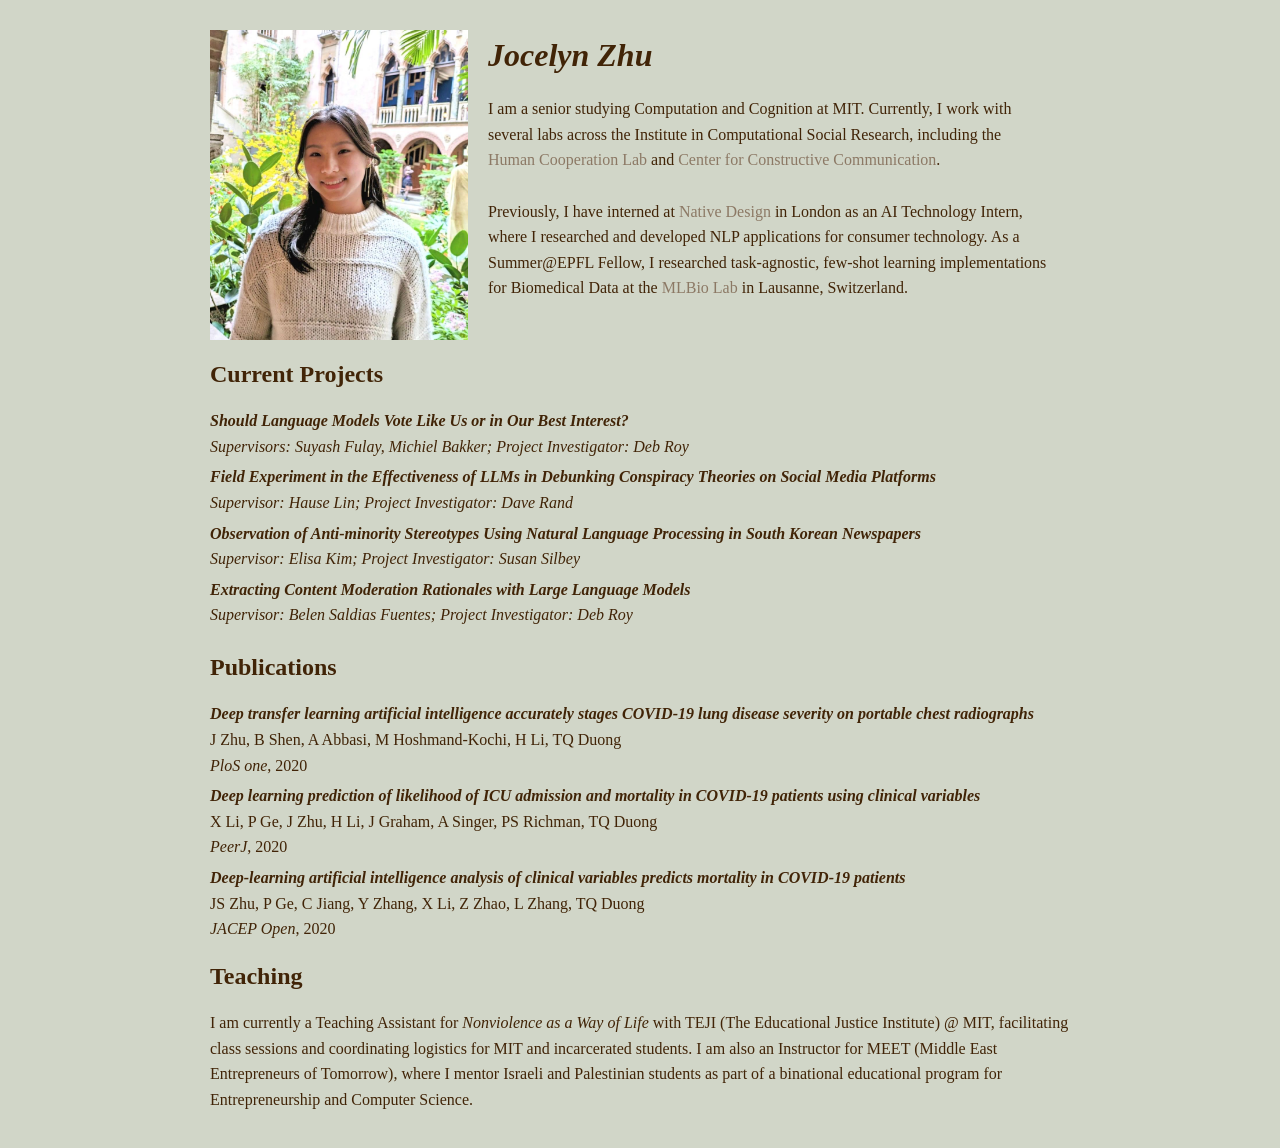
==== index.html @ 8cb6200c "Update 5/20" ====
<!DOCTYPE html>
<html lang="en">

<head>
    <meta charset="UTF-8">
    <meta name="viewport" content="width=device-width, initial-scale=1.0">
    <style>
        * {
            box-sizing: border-box;
            margin: 0;
            padding: 0;
        }

        body {
            font-family: "Times New Roman", Times, serif;
            line-height: 1.6;
            background-color: #d1d6c8;
            color: #412407;
            margin: 0;
            padding: 0;
        }

        a{
            color: #8c7965;
            text-decoration: none;
        }

        strong{
            font-style:oblique
        }

        article {
            display: flex;
            max-width: 900px;
            margin: 30px auto;
            padding: 0 20px;
            gap: 5px;
            flex-direction: column;
        }

        h1{
            margin-bottom: 15px;
            font-weight: 600;
            font-size: xx-large;
            font-style:oblique;
        }
        h2 {
            margin: 10px 0;
            font-weight: 600;
        }
    </style>
</head>

<body>
    <article>
        <div style="display: flex;">
            <img style="width:30%" src="Jocelyn.jpeg" alt="Jocelyn Zhu">
            <div style="padding: 0 20px 0 20px;">
                <h1>
                    Jocelyn Zhu
                </h1>
                <p>I am a senior studying Computation and Cognition at MIT. Currently, I work with several labs across the Institute in Computational Social Research, including the <a href="https://davidrand-cooperation.com/lab">Human Cooperation Lab</a> and <a href="https://www.ccc.mit.edu/">Center for Constructive Communication</a>. <br>
                    <br>Previously, I have interned at <a href="https://native.com/">Native Design</a> in London as an AI Technology Intern, where I researched and developed NLP applications for consumer technology. As a Summer@EPFL Fellow, I researched task-agnostic, few-shot learning implementations for Biomedical Data at the <a href="https://brbiclab.epfl.ch/">MLBio Lab</a> in Lausanne, Switzerland. 
                </p>
            </div>
        </div>
            <h2>Current Projects</h2>
                <p>
                    <strong>Should Language Models Vote Like Us or in Our Best Interest?</strong><br>
                    <i>Supervisors: Suyash Fulay, Michiel Bakker; Project Investigator: Deb Roy</i>
                </p>
                <p>
                    <strong>Field Experiment in the Effectiveness of LLMs in Debunking Conspiracy Theories on Social Media Platforms
                    </strong><br>
                    <i>Supervisor: Hause Lin; Project Investigator: Dave Rand</i>
                </p>
                <p>
                    <strong>Observation of Anti-minority Stereotypes Using Natural Language Processing in South Korean Newspapers</strong><br>
                    <i>Supervisor: Elisa Kim; Project Investigator: Susan Silbey</i>
                </p>
                <p>
                    <strong>Extracting Content Moderation Rationales with Large Language Models</strong><br>
                    <i>Supervisor: Belen Saldias Fuentes; Project Investigator: Deb Roy</i>
                </p>
        <div>
        </div>
            <h2>Publications</h2>
                <p><strong>Deep transfer learning artificial intelligence accurately stages COVID-19 lung disease severity on portable chest radiographs</strong><br>
                    J Zhu, B Shen, A Abbasi, M Hoshmand-Kochi, H Li, TQ Duong<br>
                    <i>PloS one</i>, 2020
                </p>
                
                <p><strong>Deep learning prediction of likelihood of ICU admission and mortality in COVID-19 patients using clinical variables</strong><br>
                X Li, P Ge, J Zhu, H Li, J Graham, A Singer, PS Richman, TQ Duong<br>
                <i>PeerJ</i>, 2020
                </p>
                
                <p><strong>Deep‐learning artificial intelligence analysis of clinical variables predicts mortality in COVID‐19 patients</strong><br>
                JS Zhu, P Ge, C Jiang, Y Zhang, X Li, Z Zhao, L Zhang, TQ Duong<br>
                <i>JACEP Open</i>, 2020
                </p>
            
            <h2>Teaching</h2>
            <p>I am currently a Teaching Assistant for <i>Nonviolence as a Way of Life</i> with TEJI (The Educational Justice Institute) @ MIT, facilitating class sessions and coordinating logistics for MIT and incarcerated students. I am also an Instructor for MEET (Middle East Entrepreneurs of Tomorrow), where I mentor Israeli and Palestinian students as part of a binational educational program for Entrepreneurship and Computer Science.</p>
    <div>   

        </div>
    </article>



</body>

</html>
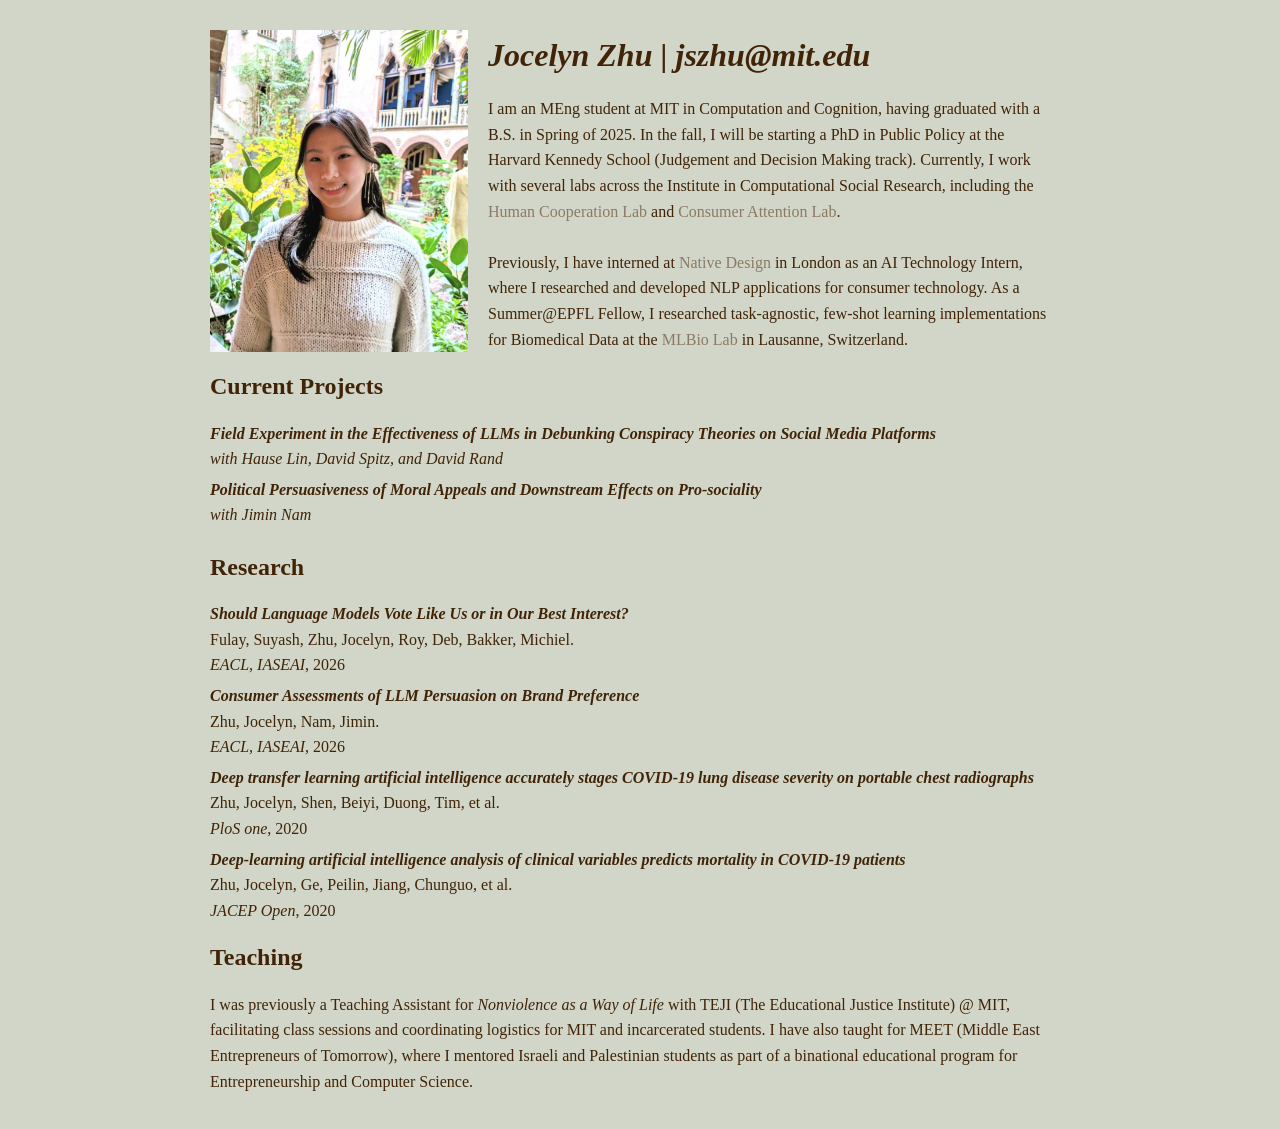
==== commit a2a28aad: "update 5/5/26" ====
--- a/index.html
+++ b/index.html
@@ -57,51 +57,45 @@
             <img style="width:30%" src="Jocelyn.jpeg" alt="Jocelyn Zhu">
             <div style="padding: 0 20px 0 20px;">
                 <h1>
-                    Jocelyn Zhu
+                    Jocelyn Zhu | jszhu@mit.edu
                 </h1>
-                <p>I am a senior studying Computation and Cognition at MIT. Currently, I work with several labs across the Institute in Computational Social Research, including the <a href="https://davidrand-cooperation.com/lab">Human Cooperation Lab</a> and <a href="https://www.ccc.mit.edu/">Center for Constructive Communication</a>. <br>
+                <p>I am an MEng student at MIT in Computation and Cognition, having graduated with a B.S. in Spring of 2025. In the fall, I will be starting a PhD in Public Policy at the Harvard Kennedy School (Judgement and Decision Making track). Currently, I work with several labs across the Institute in Computational Social Research, including the <a href="https://davidrand-cooperation.com/lab">Human Cooperation Lab</a> and <a href="https://mitsloan.mit.edu/faculty/directory/jimin-nam">Consumer Attention Lab</a>. <br>
                     <br>Previously, I have interned at <a href="https://native.com/">Native Design</a> in London as an AI Technology Intern, where I researched and developed NLP applications for consumer technology. As a Summer@EPFL Fellow, I researched task-agnostic, few-shot learning implementations for Biomedical Data at the <a href="https://brbiclab.epfl.ch/">MLBio Lab</a> in Lausanne, Switzerland. 
                 </p>
             </div>
         </div>
             <h2>Current Projects</h2>
                 <p>
-                    <strong>Should Language Models Vote Like Us or in Our Best Interest?</strong><br>
-                    <i>Supervisors: Suyash Fulay, Michiel Bakker; Project Investigator: Deb Roy</i>
+                    <strong>Field Experiment in the Effectiveness of LLMs in Debunking Conspiracy Theories on Social Media Platforms
+                    </strong><br>
+                    <i>with Hause Lin, David Spitz, and David Rand</i>
                 </p>
                 <p>
-                    <strong>Field Experiment in the Effectiveness of LLMs in Debunking Conspiracy Theories on Social Media Platforms
-                    </strong><br>
-                    <i>Supervisor: Hause Lin; Project Investigator: Dave Rand</i>
-                </p>
-                <p>
-                    <strong>Observation of Anti-minority Stereotypes Using Natural Language Processing in South Korean Newspapers</strong><br>
-                    <i>Supervisor: Elisa Kim; Project Investigator: Susan Silbey</i>
-                </p>
-                <p>
-                    <strong>Extracting Content Moderation Rationales with Large Language Models</strong><br>
-                    <i>Supervisor: Belen Saldias Fuentes; Project Investigator: Deb Roy</i>
+                    <strong>Political Persuasiveness of Moral Appeals and Downstream Effects on Pro-sociality</strong><br>
+                    <i>with Jimin Nam</i>
                 </p>
         <div>
         </div>
-            <h2>Publications</h2>
+            <h2>Research</h2>
+                <p><strong>Should Language Models Vote Like Us or in Our Best Interest?</strong><br>
+                    Fulay, Suyash, Zhu, Jocelyn, Roy, Deb, Bakker, Michiel.<br>
+                    <i>EACL, IASEAI</i>, 2026
+                </p>
+                <p><strong> Consumer Assessments of LLM Persuasion on Brand Preference</strong><br>
+                    Zhu, Jocelyn, Nam, Jimin.<br>
+                    <i>EACL, IASEAI</i>, 2026
+                </p>
                 <p><strong>Deep transfer learning artificial intelligence accurately stages COVID-19 lung disease severity on portable chest radiographs</strong><br>
-                    J Zhu, B Shen, A Abbasi, M Hoshmand-Kochi, H Li, TQ Duong<br>
+                    Zhu, Jocelyn, Shen, Beiyi, Duong, Tim, et al.<br>
                     <i>PloS one</i>, 2020
                 </p>
-                
-                <p><strong>Deep learning prediction of likelihood of ICU admission and mortality in COVID-19 patients using clinical variables</strong><br>
-                X Li, P Ge, J Zhu, H Li, J Graham, A Singer, PS Richman, TQ Duong<br>
-                <i>PeerJ</i>, 2020
-                </p>
-                
                 <p><strong>Deep‐learning artificial intelligence analysis of clinical variables predicts mortality in COVID‐19 patients</strong><br>
-                JS Zhu, P Ge, C Jiang, Y Zhang, X Li, Z Zhao, L Zhang, TQ Duong<br>
+                Zhu, Jocelyn, Ge, Peilin, Jiang, Chunguo, et al.<br>
                 <i>JACEP Open</i>, 2020
                 </p>
             
             <h2>Teaching</h2>
-            <p>I am currently a Teaching Assistant for <i>Nonviolence as a Way of Life</i> with TEJI (The Educational Justice Institute) @ MIT, facilitating class sessions and coordinating logistics for MIT and incarcerated students. I am also an Instructor for MEET (Middle East Entrepreneurs of Tomorrow), where I mentor Israeli and Palestinian students as part of a binational educational program for Entrepreneurship and Computer Science.</p>
+            <p>I was previously a Teaching Assistant for <i>Nonviolence as a Way of Life</i> with TEJI (The Educational Justice Institute) @ MIT, facilitating class sessions and coordinating logistics for MIT and incarcerated students. I have also taught for MEET (Middle East Entrepreneurs of Tomorrow), where I mentored Israeli and Palestinian students as part of a binational educational program for Entrepreneurship and Computer Science.</p>
     <div>   
 
         </div>
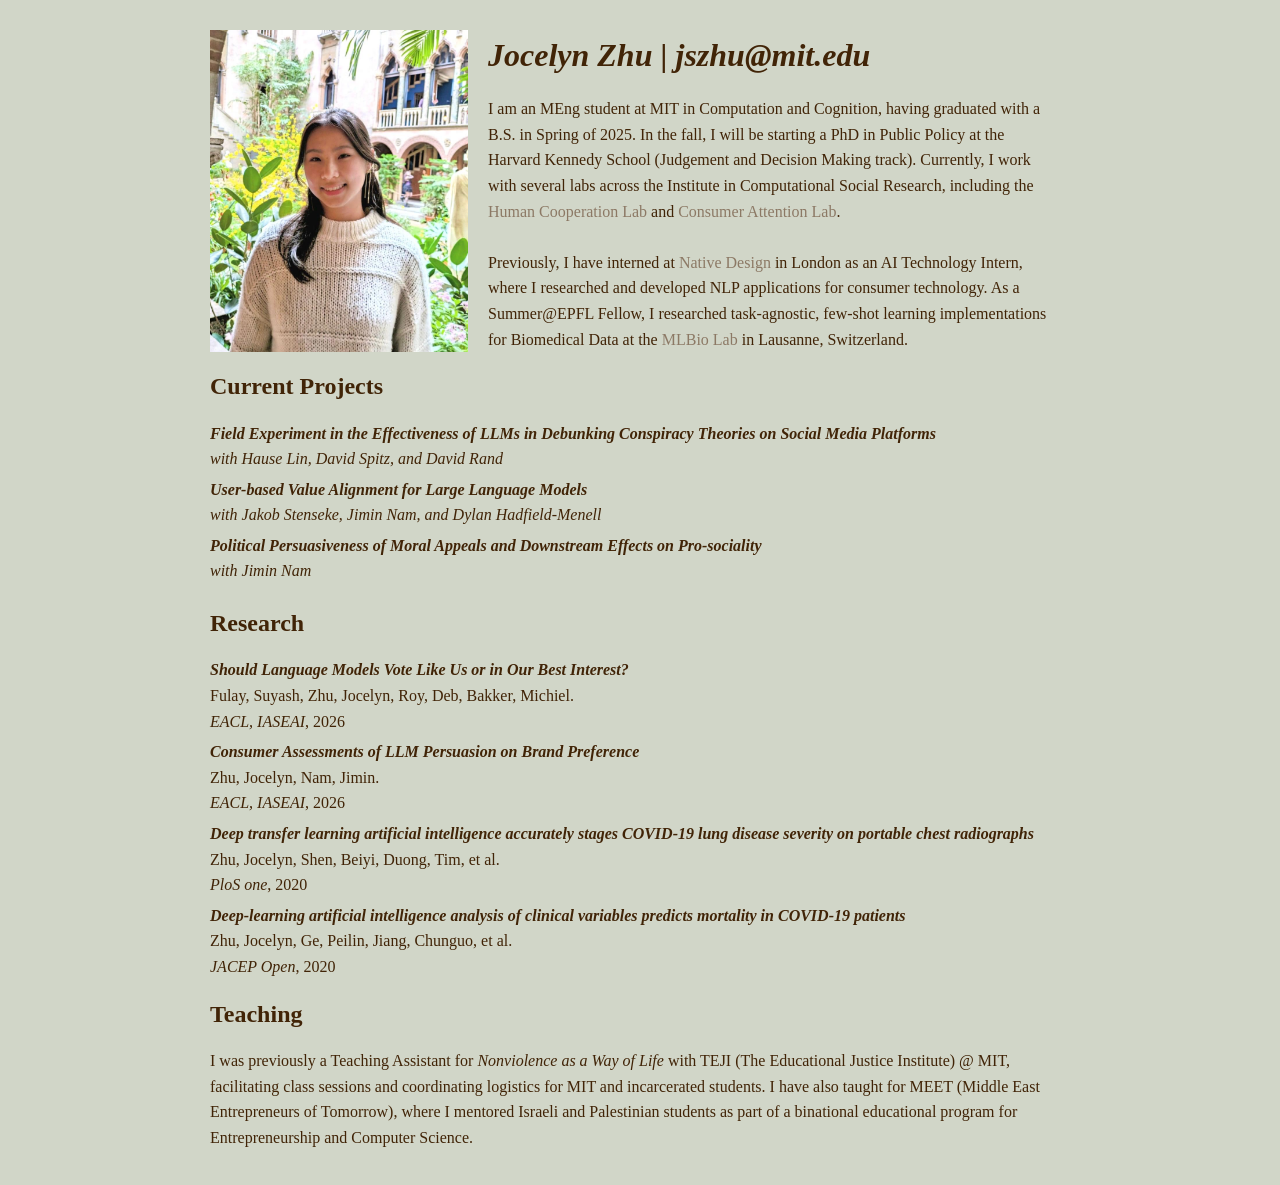
==== commit 8b3cda8a: "update pt 2 5/5/26" ====
--- a/index.html
+++ b/index.html
@@ -71,6 +71,11 @@
                     <i>with Hause Lin, David Spitz, and David Rand</i>
                 </p>
                 <p>
+                    <strong>User-based Value Alignment for Large Language Models
+                    </strong><br>
+                    <i>with Jakob Stenseke, Jimin Nam, and Dylan Hadfield-Menell</i>
+                </p>
+                <p>
                     <strong>Political Persuasiveness of Moral Appeals and Downstream Effects on Pro-sociality</strong><br>
                     <i>with Jimin Nam</i>
                 </p>
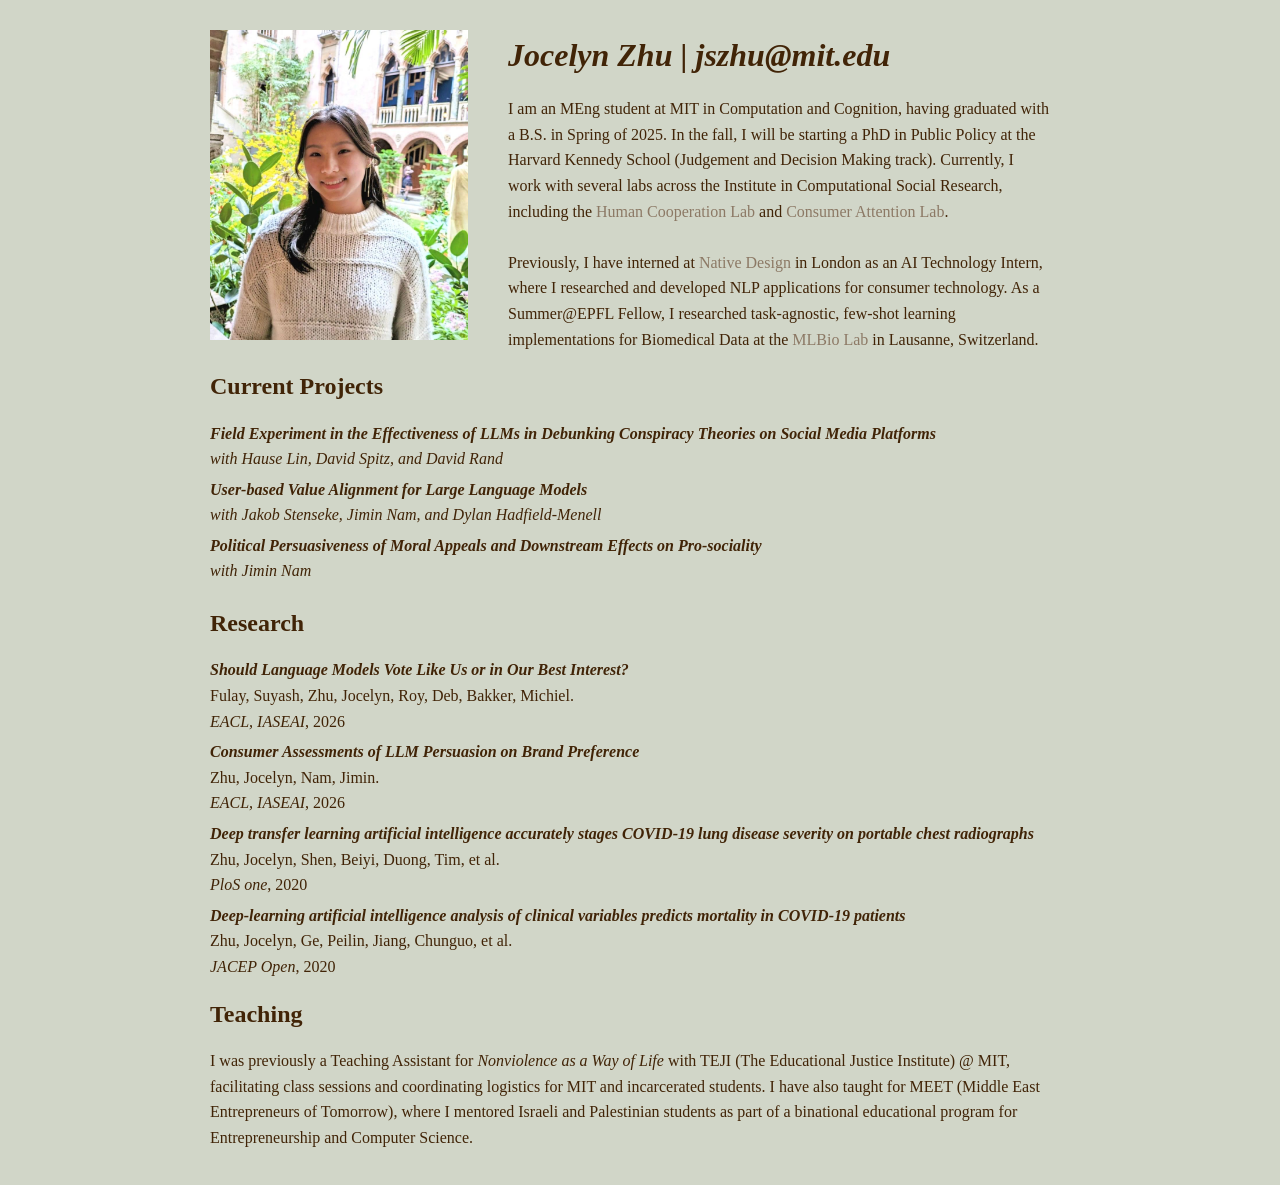
==== commit 5ce19368: "no more long jocelyn" ====
--- a/index.html
+++ b/index.html
@@ -48,14 +48,55 @@
             margin: 10px 0;
             font-weight: 600;
         }
+
+        .profile-container {
+            display: flex;
+            gap: 20px;
+        }
+
+        .profile-image {
+            width: 30%;
+            height: fit-content;
+        }
+
+        .profile-text {
+            padding: 0 20px;
+            flex: 1;
+        }
+
+        @media (max-width: 768px) {
+            .profile-container {
+                flex-direction: column;
+                align-items: center;
+            }
+
+            .profile-image {
+                width: 70%;
+                max-width: 300px;
+            }
+
+            .profile-text {
+                padding: 20px 0 0 0;
+            }
+
+            h1 {
+                font-size: x-large;
+                text-align: center;
+            }
+
+            article {
+                padding: 0 15px;
+                margin: 20px auto;
+            }
+        }
     </style>
 </head>
 
 <body>
     <article>
-        <div style="display: flex;">
-            <img style="width:30%" src="Jocelyn.jpeg" alt="Jocelyn Zhu">
-            <div style="padding: 0 20px 0 20px;">
+        <div class="profile-container">
+            <img class="profile-image" src="Jocelyn.jpeg" alt="Jocelyn Zhu">
+            <div class="profile-text">
                 <h1>
                     Jocelyn Zhu | jszhu@mit.edu
                 </h1>
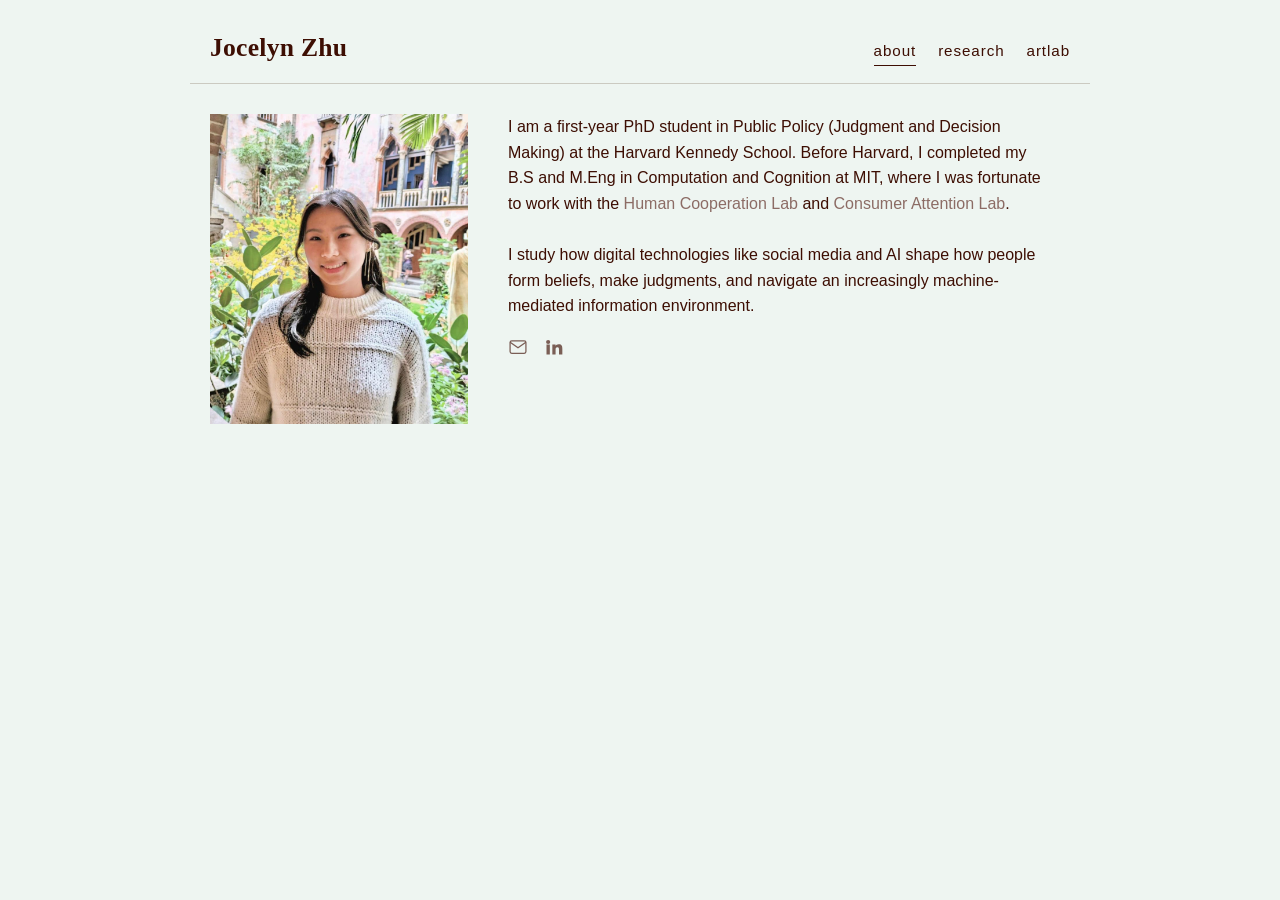
==== commit c65b60de: "update" ====
--- a/index.html
+++ b/index.html
@@ -4,150 +4,48 @@
 <head>
     <meta charset="UTF-8">
     <meta name="viewport" content="width=device-width, initial-scale=1.0">
-    <style>
-        * {
-            box-sizing: border-box;
-            margin: 0;
-            padding: 0;
-        }
-
-        body {
-            font-family: "Times New Roman", Times, serif;
-            line-height: 1.6;
-            background-color: #d1d6c8;
-            color: #412407;
-            margin: 0;
-            padding: 0;
-        }
-
-        a{
-            color: #8c7965;
-            text-decoration: none;
-        }
-
-        strong{
-            font-style:oblique
-        }
-
-        article {
-            display: flex;
-            max-width: 900px;
-            margin: 30px auto;
-            padding: 0 20px;
-            gap: 5px;
-            flex-direction: column;
-        }
-
-        h1{
-            margin-bottom: 15px;
-            font-weight: 600;
-            font-size: xx-large;
-            font-style:oblique;
-        }
-        h2 {
-            margin: 10px 0;
-            font-weight: 600;
-        }
-
-        .profile-container {
-            display: flex;
-            gap: 20px;
-        }
-
-        .profile-image {
-            width: 30%;
-            height: fit-content;
-        }
-
-        .profile-text {
-            padding: 0 20px;
-            flex: 1;
-        }
-
-        @media (max-width: 768px) {
-            .profile-container {
-                flex-direction: column;
-                align-items: center;
-            }
-
-            .profile-image {
-                width: 70%;
-                max-width: 300px;
-            }
-
-            .profile-text {
-                padding: 20px 0 0 0;
-            }
-
-            h1 {
-                font-size: x-large;
-                text-align: center;
-            }
-
-            article {
-                padding: 0 15px;
-                margin: 20px auto;
-            }
-        }
-    </style>
+    <title>Jocelyn Zhu</title>
+    <link rel="preconnect" href="https://fonts.googleapis.com">
+    <link rel="preconnect" href="https://fonts.gstatic.com" crossorigin>
+    <link href="https://fonts.googleapis.com/css2?family=Playfair+Display:wght@500;600&display=swap" rel="stylesheet">
+    <link rel="stylesheet" href="styles.css">
 </head>
 
 <body>
+    <header class="site-header">
+        <div class="site-title"><a href="index.html">Jocelyn Zhu</a></div>
+        <nav class="site-nav">
+            <a href="index.html" aria-current="page">about</a>
+            <a href="research.html">research</a>
+            <a href="artlab.html">artlab</a>
+        </nav>
+    </header>
+
     <article>
         <div class="profile-container">
             <img class="profile-image" src="Jocelyn.jpeg" alt="Jocelyn Zhu">
             <div class="profile-text">
-                <h1>
-                    Jocelyn Zhu | jszhu@mit.edu
-                </h1>
-                <p>I am an MEng student at MIT in Computation and Cognition, having graduated with a B.S. in Spring of 2025. In the fall, I will be starting a PhD in Public Policy at the Harvard Kennedy School (Judgement and Decision Making track). Currently, I work with several labs across the Institute in Computational Social Research, including the <a href="https://davidrand-cooperation.com/lab">Human Cooperation Lab</a> and <a href="https://mitsloan.mit.edu/faculty/directory/jimin-nam">Consumer Attention Lab</a>. <br>
-                    <br>Previously, I have interned at <a href="https://native.com/">Native Design</a> in London as an AI Technology Intern, where I researched and developed NLP applications for consumer technology. As a Summer@EPFL Fellow, I researched task-agnostic, few-shot learning implementations for Biomedical Data at the <a href="https://brbiclab.epfl.ch/">MLBio Lab</a> in Lausanne, Switzerland. 
+                <p>I am a first-year PhD student in Public Policy (Judgment and Decision Making) at the Harvard Kennedy School. Before Harvard, I completed my B.S and M.Eng in Computation and Cognition at MIT, where I was fortunate to work with the <a href="https://davidrand-cooperation.com/lab">Human Cooperation Lab</a> and <a href="https://mitsloan.mit.edu/faculty/directory/jimin-nam">Consumer Attention Lab</a>.
+                    <br>
+                    <br>I study how digital technologies like social media and AI shape how people form beliefs, make judgments, and navigate an increasingly machine-mediated information environment.
                 </p>
+                <div class="contact-icons">
+                    <a href="mailto:jocelynzhu@fas.harvard.edu" aria-label="Email">
+                        <svg viewBox="0 0 24 24" fill="none" stroke="currentColor" stroke-width="1.5" stroke-linecap="round" stroke-linejoin="round" aria-hidden="true">
+                            <rect x="2.5" y="4.5" width="19" height="15" rx="2"></rect>
+                            <path d="M3 6.5l9 6.5 9-6.5"></path>
+                        </svg>
+                    </a>
+                    <a href="https://www.linkedin.com/in/zhujocelyn/" aria-label="LinkedIn">
+                        <svg viewBox="0 0 24 24" fill="currentColor" aria-hidden="true">
+                            <path d="M4.98 3.5a2.5 2.5 0 1 1 0 5 2.5 2.5 0 0 1 0-5zM3 9h4v12H3V9zm7 0h3.8v1.65h.05c.53-.95 1.83-1.95 3.75-1.95 4 0 4.4 2.5 4.4 5.75V21h-4v-5.6c0-1.35-.03-3.1-1.9-3.1-1.9 0-2.2 1.48-2.2 3v5.7h-3.9V9z"></path>
+                        </svg>
+                    </a>
+                </div>
             </div>
         </div>
-            <h2>Current Projects</h2>
-                <p>
-                    <strong>Field Experiment in the Effectiveness of LLMs in Debunking Conspiracy Theories on Social Media Platforms
-                    </strong><br>
-                    <i>with Hause Lin, David Spitz, and David Rand</i>
-                </p>
-                <p>
-                    <strong>User-based Value Alignment for Large Language Models
-                    </strong><br>
-                    <i>with Jakob Stenseke, Jimin Nam, and Dylan Hadfield-Menell</i>
-                </p>
-                <p>
-                    <strong>Political Persuasiveness of Moral Appeals and Downstream Effects on Pro-sociality</strong><br>
-                    <i>with Jimin Nam</i>
-                </p>
-        <div>
-        </div>
-            <h2>Research</h2>
-                <p><strong>Should Language Models Vote Like Us or in Our Best Interest?</strong><br>
-                    Fulay, Suyash, Zhu, Jocelyn, Roy, Deb, Bakker, Michiel.<br>
-                    <i>EACL, IASEAI</i>, 2026
-                </p>
-                <p><strong> Consumer Assessments of LLM Persuasion on Brand Preference</strong><br>
-                    Zhu, Jocelyn, Nam, Jimin.<br>
-                    <i>EACL, IASEAI</i>, 2026
-                </p>
-                <p><strong>Deep transfer learning artificial intelligence accurately stages COVID-19 lung disease severity on portable chest radiographs</strong><br>
-                    Zhu, Jocelyn, Shen, Beiyi, Duong, Tim, et al.<br>
-                    <i>PloS one</i>, 2020
-                </p>
-                <p><strong>Deep‐learning artificial intelligence analysis of clinical variables predicts mortality in COVID‐19 patients</strong><br>
-                Zhu, Jocelyn, Ge, Peilin, Jiang, Chunguo, et al.<br>
-                <i>JACEP Open</i>, 2020
-                </p>
-            
-            <h2>Teaching</h2>
-            <p>I was previously a Teaching Assistant for <i>Nonviolence as a Way of Life</i> with TEJI (The Educational Justice Institute) @ MIT, facilitating class sessions and coordinating logistics for MIT and incarcerated students. I have also taught for MEET (Middle East Entrepreneurs of Tomorrow), where I mentored Israeli and Palestinian students as part of a binational educational program for Entrepreneurship and Computer Science.</p>
-    <div>   
 
-        </div>
     </article>
-
-
 
 </body>
 
--- a/styles.css
+++ b/styles.css
@@ -0,0 +1,193 @@
+/* Reset some default styles */
+* {
+    box-sizing: border-box;
+    margin: 0;
+    padding: 0;
+}
+
+:root {
+    --bg: #eef5f1;
+    --ink: #3d0e03;
+    --link: #8c6c65;
+    /* Didot on macOS, Bodoni MT on Windows/Office, Playfair Display as web fallback */
+    --display: Didot, "Didot LT STD", "Times New Roman", serif;
+    --text: "Helvetica Neue", Helvetica, Arial, sans-serif;
+}
+
+body {
+    font-family: var(--text);
+    line-height: 1.6;
+    background-color: var(--bg);
+    color: var(--ink);
+    margin: 0;
+    padding: 0;
+}
+
+a {
+    color: var(--link);
+    text-decoration: none;
+}
+
+a:hover {
+    text-decoration: underline;
+}
+
+strong {
+    /* font-style: oblique; */
+}
+
+/* ---------- header / nav ---------- */
+
+.site-header {
+    max-width: 900px;
+    margin: 0 auto;
+    padding: 28px 20px 14px;
+    display: flex;
+    flex-wrap: wrap;
+    align-items: baseline;
+    justify-content: space-between;
+    gap: 10px 24px;
+    border-bottom: 1px solid rgba(61, 32, 3, 0.2);
+}
+
+.site-title {
+    font-family: var(--display);
+    font-size: 1.6rem;
+    font-weight: 600;
+    letter-spacing: 0.01em;
+    color: var(--ink);
+}
+
+.site-title a {
+    color: inherit;
+}
+
+.site-title a:hover {
+    text-decoration: none;
+}
+
+.site-nav {
+    display: flex;
+    gap: 22px;
+}
+
+.site-nav a {
+    font-family: var(--text);
+    font-size: 0.95rem;
+    letter-spacing: 0.06em;
+    text-transform: lowercase;
+    color: var(--ink);
+    padding-bottom: 2px;
+}
+
+.site-nav a:hover {
+    text-decoration: none;
+    border-bottom: 1px solid var(--ink);
+}
+
+.site-nav a[aria-current="page"] {
+    border-bottom: 1px solid var(--ink);
+}
+
+/* ---------- content ---------- */
+
+article {
+    display: flex;
+    max-width: 900px;
+    margin: 30px auto;
+    padding: 0 20px;
+    gap: 5px;
+    flex-direction: column;
+}
+
+h1, h2, h3 {
+    font-family: var(--display);
+}
+
+h1 {
+    margin-bottom: 15px;
+    font-weight: 600;
+    font-size: xx-large;
+}
+
+h2 {
+    margin: 18px 0 6px;
+    font-weight: 600;
+}
+
+.profile-container {
+    display: flex;
+    gap: 20px;
+}
+
+.profile-image {
+    width: 30%;
+    height: fit-content;
+}
+
+.profile-text {
+    padding: 0 20px;
+    flex: 1;
+}
+
+.contact-icons {
+    display: flex;
+    gap: 16px;
+    margin-top: 18px;
+}
+
+.contact-icons a {
+    display: inline-flex;
+    color: var(--ink);
+    opacity: 0.65;
+    transition: opacity 0.15s ease;
+}
+
+.contact-icons a:hover {
+    text-decoration: none;
+    opacity: 1;
+}
+
+.contact-icons svg {
+    width: 20px;
+    height: 20px;
+    display: block;
+}
+
+@media (max-width: 768px) {
+    .site-header {
+        padding: 20px 15px 12px;
+    }
+
+    .site-nav {
+        gap: 16px;
+    }
+
+    .profile-container {
+        flex-direction: column;
+        align-items: center;
+    }
+
+    .profile-image {
+        width: 70%;
+        max-width: 300px;
+    }
+
+    .profile-text {
+        padding: 20px 0 0 0;
+    }
+
+    h1 {
+        font-size: x-large;
+        text-align: center;
+    }
+
+    .contact-icons {
+        justify-content: center;
+    }
+
+    article {
+        padding: 0 15px;
+        margin: 20px auto;
+    }
+}
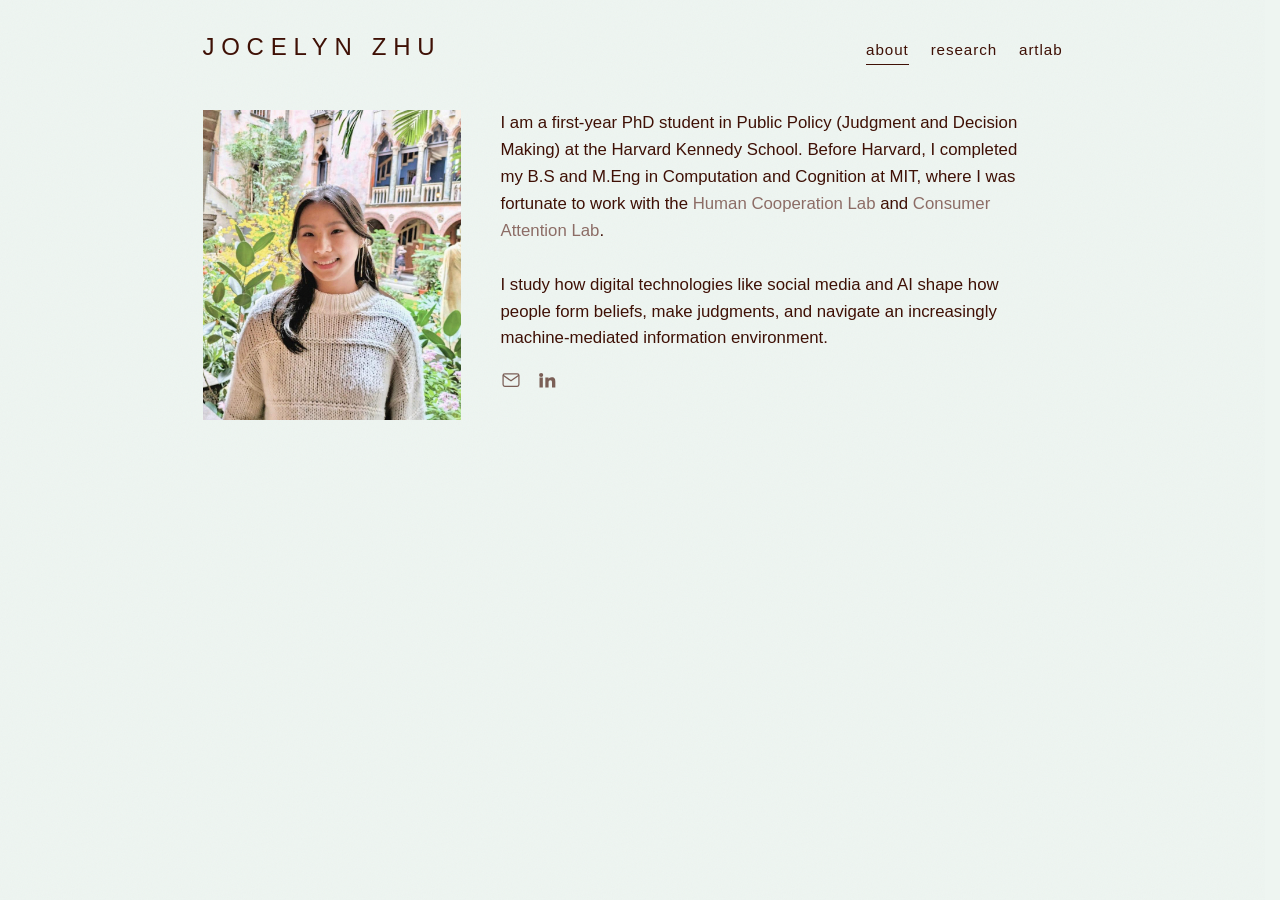
==== commit 13889558: "update" ====
--- a/index.html
+++ b/index.html
@@ -4,7 +4,7 @@
 <head>
     <meta charset="UTF-8">
     <meta name="viewport" content="width=device-width, initial-scale=1.0">
-    <title>Jocelyn Zhu</title>
+    <title>JOCELYN ZHU</title>
     <link rel="preconnect" href="https://fonts.googleapis.com">
     <link rel="preconnect" href="https://fonts.gstatic.com" crossorigin>
     <link href="https://fonts.googleapis.com/css2?family=Playfair+Display:wght@500;600&display=swap" rel="stylesheet">
@@ -13,7 +13,7 @@
 
 <body>
     <header class="site-header">
-        <div class="site-title"><a href="index.html">Jocelyn Zhu</a></div>
+        <div class="site-title"><a href="index.html">JOCELYN ZHU</a></div>
         <nav class="site-nav">
             <a href="index.html" aria-current="page">about</a>
             <a href="research.html">research</a>
--- a/styles.css
+++ b/styles.css
@@ -10,8 +10,16 @@
     --ink: #3d0e03;
     --link: #8c6c65;
     /* Didot on macOS, Bodoni MT on Windows/Office, Playfair Display as web fallback */
-    --display: Didot, "Didot LT STD", "Times New Roman", serif;
+    /* --display: Didot, "Didot LT STD", "Times New Roman", serif; */
+    --display:"Helvetica Neue", Helvetica, Arial, sans-serif;
     --text: "Helvetica Neue", Helvetica, Arial, sans-serif;
+}
+
+html {
+    /* Always reserve the scrollbar gutter so the centered header doesn't
+       shift between short pages (about, artlab) and tall ones (research). */
+    scrollbar-gutter: stable;
+    overflow-y: scroll; /* fallback for browsers without scrollbar-gutter */
 }
 
 body {
@@ -21,6 +29,19 @@
     color: var(--ink);
     margin: 0;
     padding: 0;
+    position: relative;
+}
+
+/* Paper grain: a fixed, non-interactive noise wash over the whole page.
+   Kept very low opacity — it should register as texture, not as pattern. */
+body::after {
+    content: "";
+    position: fixed;
+    inset: 0;
+    z-index: 9999;
+    pointer-events: none;
+    opacity: 0.035;
+    background-image: url("data:image/svg+xml,%3Csvg xmlns='http://www.w3.org/2000/svg' width='180' height='180'%3E%3Cfilter id='n'%3E%3CfeTurbulence type='fractalNoise' baseFrequency='0.8' numOctaves='4' stitchTiles='stitch'/%3E%3C/filter%3E%3Crect width='100%25' height='100%25' filter='url(%23n)'/%3E%3C/svg%3E");
 }
 
 a {
@@ -47,14 +68,14 @@
     align-items: baseline;
     justify-content: space-between;
     gap: 10px 24px;
-    border-bottom: 1px solid rgba(61, 32, 3, 0.2);
+    /* border-bottom: 1px solid rgba(61, 32, 3, 0.2); */
 }
 
 .site-title {
     font-family: var(--display);
-    font-size: 1.6rem;
-    font-weight: 600;
-    letter-spacing: 0.01em;
+    font-size: 1.5rem;
+    font-weight: 200;
+    letter-spacing: 0.28em;
     color: var(--ink);
 }
 
@@ -102,17 +123,69 @@
 
 h1, h2, h3 {
     font-family: var(--display);
+    text-transform: uppercase;
 }
 
 h1 {
     margin-bottom: 15px;
     font-weight: 600;
-    font-size: xx-large;
-}
-
+    font-size: 1.5rem;
+    letter-spacing: 0.1em;
+}
+
+/* Small, wide and quiet — the body copy carries the page, headings just label it. */
 h2 {
-    margin: 18px 0 6px;
+    margin: 40px 0 18px;
+    font-size: 0.75rem;
     font-weight: 600;
+    letter-spacing: 0.18em;
+    opacity: 0.6;
+}
+
+h2:first-child {
+    margin-top: 0;
+}
+
+h3 {
+    font-size: 0.95rem;
+    letter-spacing: 0.08em;
+}
+
+article p {
+    font-size: 1.05rem;
+}
+
+/* ---------- research entries ---------- */
+
+.entry {
+    display: grid;
+    grid-template-columns: 5.5rem 1fr;
+    gap: 0 1.5rem;
+    margin-bottom: 22px;
+}
+
+.entry-year {
+    font-size: 0.75rem;
+    letter-spacing: 0.12em;
+    opacity: 0.55;
+    padding-top: 0.4rem;
+}
+
+.entry-body {
+    min-width: 0;
+}
+
+.entry-body .title {
+    font-weight: 600;
+}
+
+.entry-body .meta {
+    opacity: 0.75;
+}
+
+article img {
+    max-width: 100%;
+    height: auto;
 }
 
 .profile-container {
@@ -178,8 +251,17 @@
     }
 
     h1 {
-        font-size: x-large;
+        font-size: 1.25rem;
         text-align: center;
+    }
+
+    .entry {
+        grid-template-columns: 1fr;
+        gap: 2px;
+    }
+
+    .entry-year {
+        padding-top: 0;
     }
 
     .contact-icons {
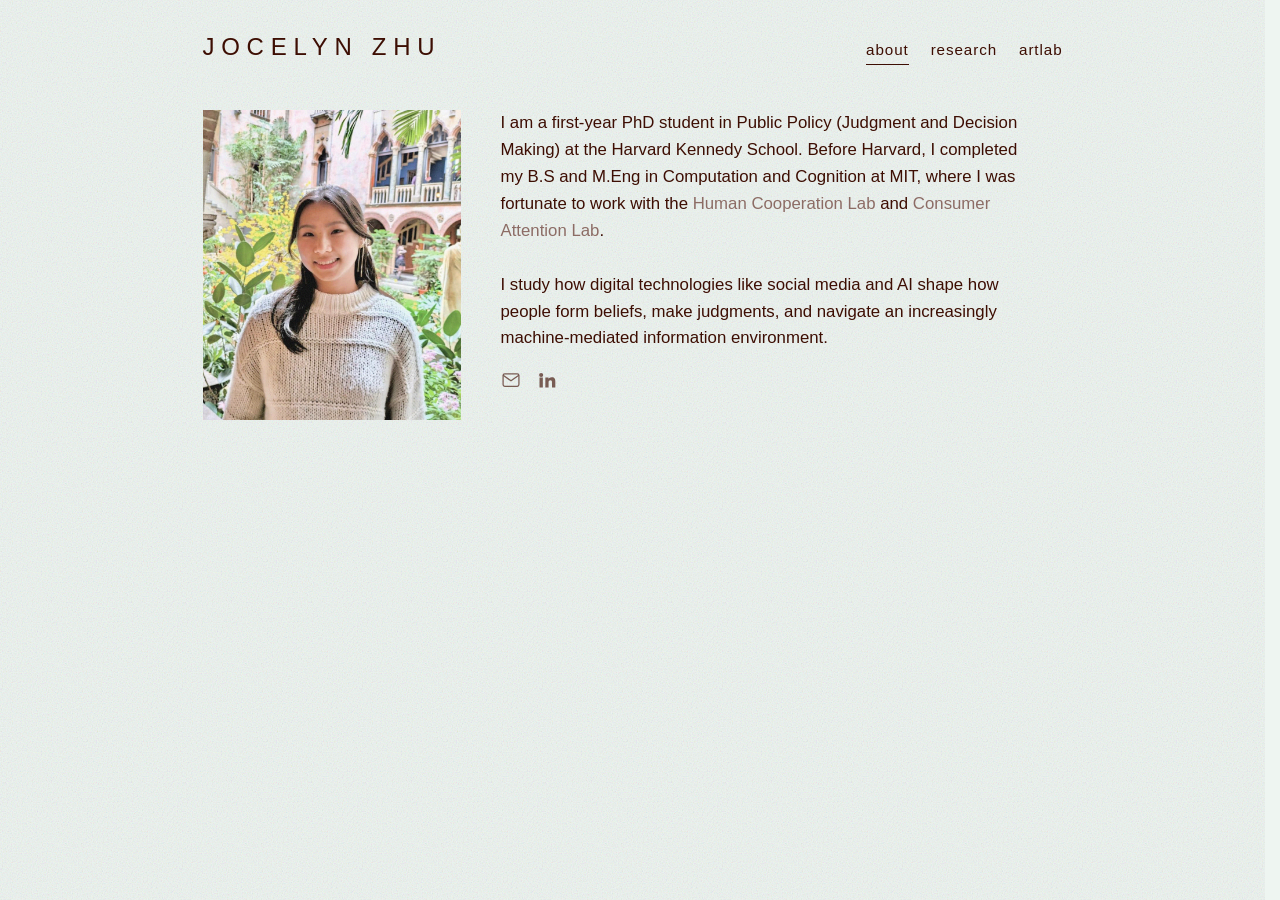
==== commit 90725531: "update" ====
--- a/index.html
+++ b/index.html
@@ -23,7 +23,9 @@
 
     <article>
         <div class="profile-container">
-            <img class="profile-image" src="Jocelyn.jpeg" alt="Jocelyn Zhu">
+            <div class="grain-img profile-image">
+                <img src="Jocelyn.jpeg" alt="Jocelyn Zhu">
+            </div>
             <div class="profile-text">
                 <p>I am a first-year PhD student in Public Policy (Judgment and Decision Making) at the Harvard Kennedy School. Before Harvard, I completed my B.S and M.Eng in Computation and Cognition at MIT, where I was fortunate to work with the <a href="https://davidrand-cooperation.com/lab">Human Cooperation Lab</a> and <a href="https://mitsloan.mit.edu/faculty/directory/jimin-nam">Consumer Attention Lab</a>.
                     <br>
--- a/styles.css
+++ b/styles.css
@@ -13,6 +13,7 @@
     /* --display: Didot, "Didot LT STD", "Times New Roman", serif; */
     --display:"Helvetica Neue", Helvetica, Arial, sans-serif;
     --text: "Helvetica Neue", Helvetica, Arial, sans-serif;
+    --grain: url("data:image/svg+xml,%3Csvg xmlns='http://www.w3.org/2000/svg' width='180' height='180'%3E%3Cfilter id='n'%3E%3CfeTurbulence type='fractalNoise' baseFrequency='0.8' numOctaves='4' stitchTiles='stitch'/%3E%3C/filter%3E%3Crect width='100%25' height='100%25' filter='url(%23n)'/%3E%3C/svg%3E");
 }
 
 html {
@@ -20,28 +21,49 @@
        shift between short pages (about, artlab) and tall ones (research). */
     scrollbar-gutter: stable;
     overflow-y: scroll; /* fallback for browsers without scrollbar-gutter */
+    background-color: var(--bg);
 }
 
 body {
     font-family: var(--text);
     line-height: 1.6;
-    background-color: var(--bg);
     color: var(--ink);
     margin: 0;
     padding: 0;
     position: relative;
 }
 
-/* Paper grain: a fixed, non-interactive noise wash over the whole page.
-   Kept very low opacity — it should register as texture, not as pattern. */
+/* Paper grain on the page ground. Sits behind all content (z-index -1) so it
+   textures the background only — images get their own lighter pass below. */
 body::after {
     content: "";
     position: fixed;
     inset: 0;
-    z-index: 9999;
+    z-index: -1;
     pointer-events: none;
-    opacity: 0.035;
-    background-image: url("data:image/svg+xml,%3Csvg xmlns='http://www.w3.org/2000/svg' width='180' height='180'%3E%3Cfilter id='n'%3E%3CfeTurbulence type='fractalNoise' baseFrequency='0.8' numOctaves='4' stitchTiles='stitch'/%3E%3C/filter%3E%3Crect width='100%25' height='100%25' filter='url(%23n)'/%3E%3C/svg%3E");
+    opacity: 0.25;
+    background-image: var(--grain);
+}
+
+/* Same grain at a lighter touch, laid over an image. */
+.grain-img {
+    position: relative;
+    display: block;
+}
+
+.grain-img img {
+    display: block;
+    width: 100%;
+    height: auto;
+}
+
+.grain-img::after {
+    content: "";
+    position: absolute;
+    inset: 0;
+    pointer-events: none;
+    opacity: 0.1;
+    background-image: var(--grain);
 }
 
 a {
@@ -203,6 +225,197 @@
     flex: 1;
 }
 
+/* ---------- signup form ---------- */
+
+.signup {
+    max-width: 34em;
+    margin-top: 8px;
+}
+
+/* Honeypot field — off-screen rather than display:none, since some bots skip
+   inputs that are explicitly hidden. */
+.hp {
+    position: absolute;
+    left: -9999px;
+    width: 1px;
+    height: 1px;
+    overflow: hidden;
+}
+
+.visually-hidden {
+    position: absolute;
+    width: 1px;
+    height: 1px;
+    overflow: hidden;
+    clip: rect(0 0 0 0);
+    clip-path: inset(50%);
+    white-space: nowrap;
+}
+
+.field {
+    margin-bottom: 20px;
+}
+
+.field-row {
+    display: grid;
+    /* State codes are two characters — the column only needs room for the arrow. */
+    grid-template-columns: 1fr 5rem;
+    gap: 18px;
+}
+
+.signup label,
+.signup legend {
+    display: block;
+    font-size: 0.72rem;
+    letter-spacing: 0.14em;
+    text-transform: uppercase;
+    opacity: 0.6;
+    margin-bottom: 6px;
+}
+
+.signup input[type="text"],
+.signup input[type="email"],
+.signup select,
+.signup textarea {
+    width: 100%;
+    font-family: var(--text);
+    font-size: 1rem;
+    color: var(--ink);
+    background: transparent;
+    border: none;
+    border-bottom: 1px solid rgba(61, 14, 3, 0.25);
+    border-radius: 0;
+    padding: 6px 0;
+    transition: border-color 0.15s ease;
+}
+
+.signup select {
+    /* Normalize the native control so it matches the underlined text inputs. */
+    appearance: none;
+    padding-right: 18px;
+    background-image: linear-gradient(45deg, transparent 50%, currentColor 50%),
+                      linear-gradient(135deg, currentColor 50%, transparent 50%);
+    background-position: right 6px center, right 1px center;
+    background-size: 5px 5px, 5px 5px;
+    background-repeat: no-repeat;
+}
+
+.signup input:focus,
+.signup select:focus,
+.signup textarea:focus {
+    outline: none;
+    border-bottom-color: var(--ink);
+}
+
+/* 10px more air under the question text than a typed field's label gets. */
+.signup legend {
+    margin-bottom: 16px;
+}
+
+.signup fieldset {
+    border: none;
+    margin-bottom: 22px;
+}
+
+.choices {
+    display: flex;
+    flex-direction: column;
+    gap: 8px;
+    padding-left: 15px;
+}
+
+.choices.inline {
+    flex-direction: row;
+    gap: 22px;
+}
+
+/* Options are set exactly like typed input text, so an answer you pick and an
+   answer you type read the same. */
+.choice {
+    display: flex;
+    align-items: baseline;
+    gap: 9px;
+    font-family: var(--text);
+    font-size: 1rem;
+    font-weight: 400;
+    line-height: 1.6;
+    letter-spacing: 0;
+    text-transform: none;
+    color: var(--ink);
+    opacity: 1;
+    margin-bottom: 0;
+    cursor: pointer;
+}
+
+.choice input {
+    accent-color: var(--ink);
+    margin: 0;
+    flex: none;
+}
+
+.hint {
+    font-size: 0.85rem;
+    opacity: 0.6;
+    margin-top: 4px;
+}
+
+.price {
+    opacity: 0.55;
+    font-size: 0.9rem;
+    margin-left: 4px;
+}
+
+.form-status {
+    font-size: 0.9rem;
+    margin-top: 14px;
+    min-height: 1.4em;
+}
+
+.form-status.is-ok {
+    opacity: 0.85;
+}
+
+.form-status.is-error {
+    color: #8a2f1c;
+}
+
+.form-status.is-error a {
+    color: inherit;
+    text-decoration: underline;
+}
+
+.form-thanks {
+    max-width: 34em;
+    font-size: 1.05rem;
+    padding: 22px 0;
+    border-top: 1px solid rgba(61, 14, 3, 0.25);
+    border-bottom: 1px solid rgba(61, 14, 3, 0.25);
+}
+
+.signup button[disabled] {
+    opacity: 0.5;
+    cursor: default;
+}
+
+.signup button {
+    font-family: var(--text);
+    font-size: 0.75rem;
+    letter-spacing: 0.18em;
+    text-transform: uppercase;
+    color: var(--bg);
+    background: var(--ink);
+    border: 1px solid var(--ink);
+    padding: 12px 26px;
+    margin-top: 6px;
+    cursor: pointer;
+    transition: background 0.15s ease, color 0.15s ease;
+}
+
+.signup button:hover {
+    background: transparent;
+    color: var(--ink);
+}
+
 .contact-icons {
     display: flex;
     gap: 16px;
@@ -264,6 +477,11 @@
         padding-top: 0;
     }
 
+    .field-row {
+        grid-template-columns: 1fr;
+        gap: 20px;
+    }
+
     .contact-icons {
         justify-content: center;
     }
